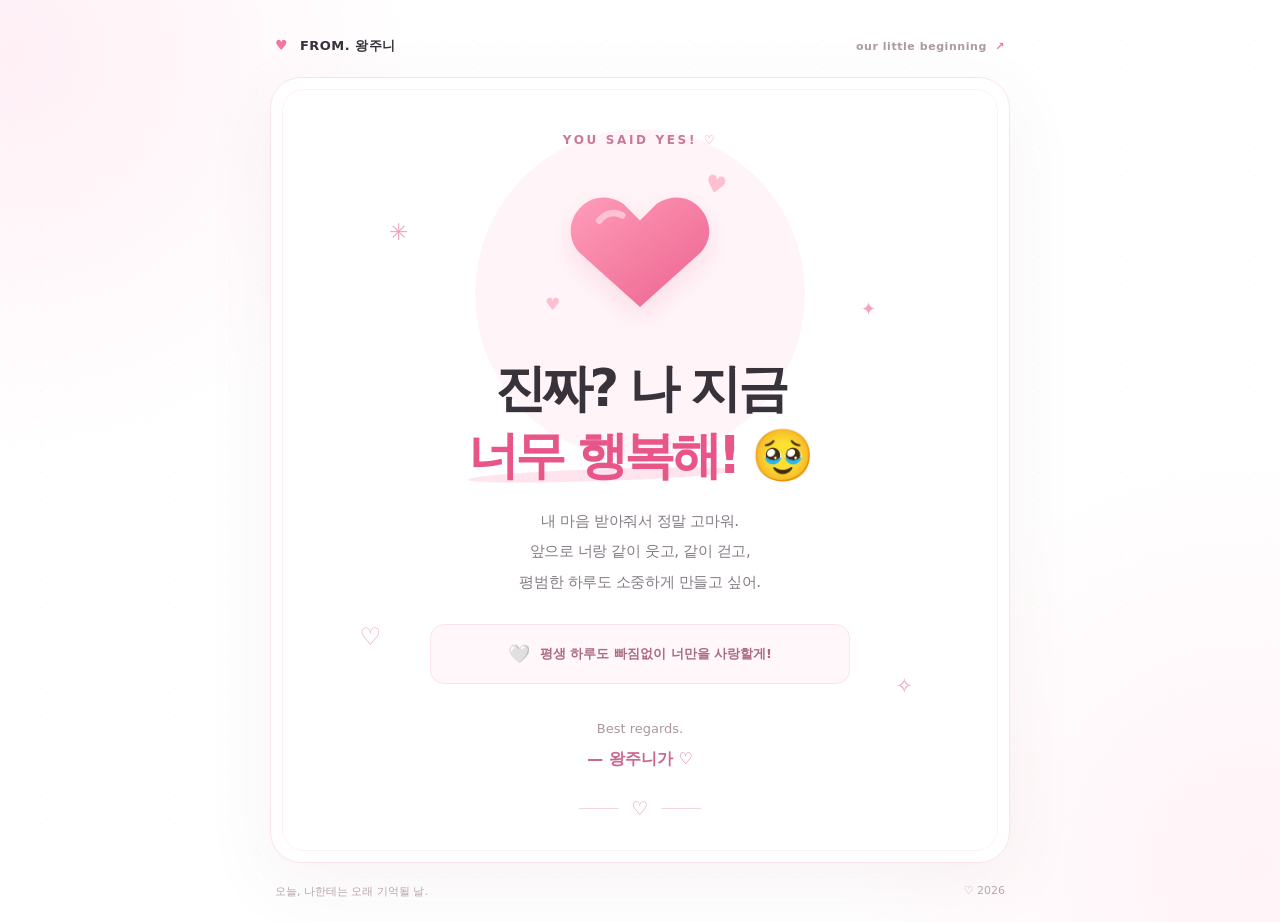
==== yes.html @ 1072b903 "init" ====
<!doctype html>
<html lang="ko">
<head>
  <meta charset="UTF-8">
  <meta name="viewport" content="width=device-width, initial-scale=1, viewport-fit=cover">
  <meta name="theme-color" content="#ffffff">
  <meta name="description" content="왕주니의 고백에 YES! 오늘은 조금 더 특별한 날. ♡">
  <title>왕주니의 가장 행복한 순간 💗</title>
  <link rel="stylesheet" href="styles.css">
  <script src="script.js" defer></script>
</head>
<body class="yes-page">
  <div class="confetti-layer" id="confettiLayer" aria-hidden="true"></div>
  <main class="site-wrap success-wrap">
    <header class="site-head" aria-label="편지 보낸 사람">
      <span class="wordmark"><span class="wordmark-heart">♥</span> FROM. 왕주니</span>
      <span class="head-right">our little beginning <span aria-hidden="true">↗</span></span>
    </header>

    <section class="success-card" aria-labelledby="successTitle">
      <div class="success-stars" aria-hidden="true">
        <span class="success-star star-one">✳</span>
        <span class="success-star star-two">✦</span>
        <span class="success-star star-three">♡</span>
        <span class="success-star star-four">✧</span>
      </div>
      <p class="success-eyebrow">YOU SAID YES! <span aria-hidden="true">♡</span></p>
      <div class="success-heart-wrap" aria-hidden="true">
        <svg class="success-heart" viewBox="0 0 200 178" xmlns="http://www.w3.org/2000/svg">
          <defs><linearGradient id="heartShade" x1="0" y1="0" x2="1" y2="1"><stop stop-color="#ff9db9"/><stop offset="1" stop-color="#ec628f"/></linearGradient></defs>
          <path d="M100 165 21 94C-18 58 28-6 77 25l23 23 23-23c49-31 95 33 56 69z" fill="url(#heartShade)"/>
          <path d="M45 48c9-10 20-13 31-7" stroke="#ffccd9" stroke-width="9" stroke-linecap="round" fill="none" opacity=".85"/>
        </svg>
        <span class="mini-heart mini-one">♥</span><span class="mini-heart mini-two">♥</span>
      </div>
      <h1 id="successTitle">진짜? 나 지금<br><span class="highlight">너무 행복해!</span> 🥹</h1>
      <p class="success-description">내 마음 받아줘서 정말 고마워.<br>앞으로 너랑 같이 웃고, 같이 걷고,<br>평범한 하루도 소중하게 만들고 싶어.</p>
      <div class="promise-card"><span aria-hidden="true">🤍</span><span>평생 하루도 빠짐없이 너만을 사랑할게!</span></div>
      <div class="success-signature">Best regards.<br><strong>— 왕주니가 ♡</strong></div>
      <div class="success-end" aria-hidden="true"><span></span> ♡ <span></span></div>
    </section>

    <footer class="site-footer"><span>오늘, 나한테는 오래 기억될 날.</span><span>♡ 2026</span></footer>
  </main>
</body>
</html>
---- styles.css ----
:root {
  color-scheme: light;
  --white: #fff;
  --paper: #fffdfd;
  --text: #38323b;
  --muted: #847c84;
  --pink: #f375a1;
  --pink-deep: #e85588;
  --pink-soft: #fff4f7;
  --line: #f9e4eb;
}
* {box-sizing: border-box}
html { min-height: 100%; }
body {
  margin: 0;
  min-height: 100vh;
  min-height: 100dvh;
  font-family: 'Apple SD Gothic Neo', 'Malgun Gothic', '맑은 고딕', 'Noto Sans KR', ui-sans-serif, system-ui, -apple-system, BlinkMacSystemFont, sans-serif;
  color: var(--text);
  background: radial-gradient(circle at 1% 6%, #fff0f6 0, transparent 26%),
              radial-gradient(circle at 98% 94%, #fff3f7 0, transparent 27%),
              #fff;
  overflow-x: hidden;
  -webkit-font-smoothing: antialiased;
}
body::before {
  content: ''; position: fixed; inset: 0; opacity: .25; pointer-events: none;
  background-image: radial-gradient(#f6b7ca .65px,transparent .65px);
  background-size: 27px 27px;
}
.site-wrap { width: min(980px, calc(100% - 44px)); margin: 0 auto; padding: 37px 0 23px; position: relative; z-index: 1; min-height: 100vh; min-height: 100dvh; display: flex; flex-direction: column; justify-content: center; }
.site-head {display: flex; justify-content: space-between; align-items: center; gap: 16px; padding: 0 5px 22px; font-size: 12px;}
.wordmark {font-size: 13px; letter-spacing: .035em; font-weight: 850;}
.wordmark-heart {color: var(--pink); font-size: 14px; display: inline-block; margin-right: 7px;}
.head-right {color: #ad9aa2; font-size: 11px; letter-spacing: .05em; font-weight: 600; white-space: nowrap;}
.head-right span {color: var(--pink); margin-left: 4px;}
.main-card { width: 100%; min-height: 520px; padding: 16px; background: #fff; border: 1px solid #f6e6eb; border-radius: 30px; box-shadow: 0 20px 65px rgba(124,68,91,.065),0 5px 25px rgba(189,104,133,.045); display: grid; grid-template-columns: .87fr 1.13fr; gap: 12px; }
.art-panel {position: relative; min-height: 488px; border-radius: 21px; background: linear-gradient(145deg,#fff8fa 0%,#fff4f7 48%,#fffbfc 100%); border: 1px solid #fff0f5; overflow: hidden; display: flex; flex-direction: column; justify-content: space-between; align-items: center; padding: 30px 22px 27px;}
.art-panel::before {content:''; position: absolute; border: 1px solid #fff; border-radius: 50%; width: 290px; height: 290px; top: -170px; left: -125px;}
.art-panel::after {content:''; position: absolute; border: 1px solid #fff; border-radius: 50%; width: 235px; height: 235px; bottom: -140px; right: -110px;}
.art-kicker {font-size: 10px; font-weight: 800; letter-spacing: .22em; color: #c28fa4; margin: 0; position: relative; z-index: 2;}
.art-illustration {width: min(100%, 345px); display: grid; place-items: center; position: relative; z-index: 1; transform: translateY(5px); animation: art-bob 4.2s ease-in-out infinite;}
.envelope-svg {display: block; width: 100%; height: auto;}
.art-bottom {color: #bd8b9e; font-size: 10px; font-weight: 750; letter-spacing: .19em; display: flex; align-items: center; gap: 12px; position: relative; z-index: 1; white-space: nowrap;}
.art-line {height: 1px; background: #edd5df; width: 36px;}
.art-corner {position: absolute; color: #efa2bb; font-size: 25px; z-index: 1;}
.art-corner-top {top: 19%; right: 13%;}
.art-corner-bottom {bottom: 23%; left: 9%; font-size: 21px;}
.message-panel {padding: 40px 33px 22px 35px; display: flex; flex-direction: column; justify-content: center; align-items: flex-start; min-width: 0;}
.eyebrow {display: inline-flex; gap: 9px; align-items: center; color: #cd7396; background: #fff6f9; border: 1px solid #ffe6ef; border-radius: 40px; font-size: 11px; font-weight: 800; padding: 9px 13px; letter-spacing: -.02em;}
.eyebrow-dot {width: 7px; height: 7px; border-radius: 50%; background: #f58bb0; box-shadow: 0 0 0 3px #ffe3ec;}
.preface {margin: 33px 0 6px; font-size: 16px; color: #766b74; letter-spacing: -.045em; font-weight: 550;}
h1 {font-size: clamp(42px, 5vw, 61px); line-height: 1.21; letter-spacing: -.075em; font-weight: 850; margin: 0 0 20px; word-break: keep-all;}
.highlight {color: var(--pink-deep); position: relative; z-index: 1; white-space: nowrap;}
.highlight::after {content: ''; height: 12px; border-radius: 50%; background: #ffe4ed; position: absolute; left: 0; right: 2px; bottom: 3px; z-index: -1; transform: rotate(-2deg);}
.title-heart {font-weight: 450; font-size: .72em; color: #f4a1bd; vertical-align: 8px;}
.description {margin: 0 0 0; font-size: 14px; line-height: 2; letter-spacing: -.023em; color: var(--muted); word-break: keep-all;}
.description strong {font-weight: 800; color: #af6781;}
.choice-area {position: relative; width: 100%; min-height: 188px; margin-top: 22px; touch-action: pan-y; isolation: isolate;}
.answer {position: absolute; top: 17px; height: 58px; width: 41%; border-radius: 16px; display: inline-flex; align-items: center; justify-content: center; gap: 7px; font-family: inherit; text-decoration: none; font-size: 16px; font-weight: 850; letter-spacing: -.01em; white-space: nowrap; cursor: pointer; user-select: none; -webkit-user-select: none; -webkit-tap-highlight-color: transparent; z-index: 2;}
.answer:focus-visible {outline: 3px solid #a74f77; outline-offset: 4px;}
.answer-yes {left: 4%; color: #fff; background: linear-gradient(135deg,#f78fb1,#ef6796); border: 1px solid #eb7ba1; box-shadow: 0 7px 0 #dd5383,0 10px 25px rgba(231,103,147,.2); transition: transform .17s,box-shadow .17s;}
.answer-yes:hover {transform: translateY(-3px);box-shadow: 0 10px 0 #dd5383,0 16px 26px rgba(231,103,147,.24);}
.answer-yes:active {transform: translateY(4px); box-shadow: 0 3px 0 #dd5383,0 6px 15px rgba(231,103,147,.18);}
.answer-no {left: 57%; width: 36%; color: #a78694; background: #fff; border: 1.5px solid #f4dce5; box-shadow: 0 4px 15px rgba(130,77,96,.045); touch-action: none; will-change: left,top,transform;}
.answer-no.is-escaping {position: fixed; z-index: 99;}
.answer-no.jumping {animation: no-wiggle .2s ease-out;}
.playful-hint {position: absolute; margin: 0; top: 143px; left: 0; width: 100%; text-align: center; font-size: 11px; font-weight: 600; color: #bd97a7; line-height: 1.6; white-space: normal;}
.signature {margin: 0; font-size: 11px; color: #ac9ba5; letter-spacing: .035em;}
.signature strong {font-weight: 800; color: #bb7893;}
.signature span {color: var(--pink);}
.site-footer {display: flex; justify-content: space-between; gap: 16px; color: #baa8af; font-size: 11px; padding: 21px 5px 0;}
.background-sparkle {position: fixed; z-index: 0; pointer-events: none; color: #f3abc2; font-size: 26px; opacity: .8; animation: drift 7s ease-in-out infinite;}
.sparkle-a {top: 15%; left: 7%;}.sparkle-b {top: 20%; right: 5%; font-size: 30px;animation-delay:-3s}.sparkle-c {bottom: 13%; right: 6%;font-size: 20px;animation-delay:-1s}
/* YES — a clean, intimate result with no copy/share action. */
.success-wrap {max-width: 740px;}
.success-card {background: #fff; border: 1px solid var(--line); box-shadow: 0 20px 70px rgba(140,79,103,.07); border-radius: 31px; padding: 55px 48px 43px; position: relative; isolation: isolate; overflow: hidden; text-align: center;}
.success-card::before {content: ''; position: absolute; z-index: -1; width: 330px; height: 330px; border-radius: 50%; background: #fff5f8; left: 50%; transform: translateX(-50%); top: 51px;}
.success-card::after {content: ''; position: absolute; inset: 11px; border: 1px solid #fff0f4; border-radius: 22px; pointer-events: none;}
.success-eyebrow {font-size: 12px; font-weight: 850; color: #c97998; letter-spacing: .22em; margin: 0 0 17px;}
.success-eyebrow span {color: var(--pink);}
.success-heart-wrap {width: 180px; height: 174px; margin: 0 auto 18px; position: relative; display: grid; place-items: center;}
.success-heart {width: 148px; overflow: visible; filter: drop-shadow(0 10px 13px rgba(235,120,159,.2)); animation: heartbeat 1.9s ease-in-out infinite;}
.mini-heart {position: absolute; font-size: 24px; color: #ffbfd1; animation: drift 3s ease-in-out infinite;}
.mini-one {top: 7px; right: 3px; transform: rotate(13deg);}.mini-two {left: -5px; bottom: 24px; font-size: 17px;animation-delay:-1.2s;}
.success-card h1 {font-size: clamp(38px, 5vw, 51px); margin: 0 0 16px; line-height: 1.31;}
.success-card .highlight::after {bottom: 4px;}
.success-description {font-size: 15px; color: var(--muted); line-height: 2.05; margin: 0; letter-spacing: -.025em; word-break: keep-all;}
.promise-card {max-width: 420px; margin: 26px auto 0; display: flex; align-items: center; justify-content: center; gap: 10px; background: #fff7f9; border: 1px solid #fce2eb; padding: 14px 19px; border-radius: 14px; color: #ad6b83; font-size: 13px; line-height: 1.65; font-weight: 700; word-break: keep-all;}
.promise-card span:first-child {font-size: 18px;}
.success-signature {margin-top: 31px; font-size: 13px; line-height: 2.1; color: #a996a0;}
.success-signature strong {font-size: 16px; color: #cc688e;}
.success-end {display: flex; align-items: center; justify-content: center; gap: 12px; color: #e992b0; font-size: 19px; margin-top: 22px;}
.success-end span {display: inline-block; width: 40px; height: 1px; background: #f4d5df;}
.success-stars {position: absolute; inset: 0; pointer-events: none; z-index: -1;}
.success-star {position: absolute; color: #f1a4bc; animation: drift 5s ease-in-out infinite;}
.star-one {top: 18%; left: 16%; font-size: 23px;}.star-two {top: 28%; right: 18%; font-size: 18px;animation-delay:-2s}.star-three {left: 12%; bottom: 27%; font-size: 24px;animation-delay:-1s}.star-four {bottom: 21%;right: 13%;font-size: 21px;animation-delay:-3s}
.confetti-layer {position: fixed; inset: 0; pointer-events: none; overflow: hidden; z-index: 5;}
.confetti-heart {position: absolute; top: -45px; left: var(--x,50%); color: var(--c,#ee8aab); font-size: var(--size,18px); opacity: 0; animation: rain var(--duration,5s) linear var(--delay,0s) forwards;}
@keyframes art-bob {0%,100%{transform:translateY(5px) rotate(-1deg)}50%{transform:translateY(-4px) rotate(1deg)}}
@keyframes no-wiggle {0%{transform:rotate(-7deg)}60%{transform:rotate(6deg)}100%{transform:rotate(0)}}
@keyframes heartbeat {0%,100%{transform:scale(1)}42%{transform:scale(1.09)}62%{transform:scale(1.015)}75%{transform:scale(1.06)}}
@keyframes drift {0%,100%{translate:0 0}50%{translate:0 -13px}}
@keyframes rain {0%{transform:translate3d(0,-30px,0) rotate(0);opacity:0}10%{opacity:.95}88%{opacity:.95}100%{transform:translate3d(var(--drift,30px),110vh,0) rotate(var(--spin,450deg));opacity:0}}
@media (max-width: 760px) {
  .site-wrap {width:min(520px,calc(100% - 30px));padding: 22px 0 18px;justify-content:flex-start;}
  .site-head {padding: 0 4px 14px;}
  .head-right {font-size: 10px;}
  .main-card {display: flex; flex-direction: column; border-radius: 24px; padding: 9px; gap: 0; min-height: 0;}
  .art-panel {min-height: 0; height: 202px; border-radius: 17px; padding: 15px 20px 10px;}
  .art-kicker {font-size: 9px;}
  .art-illustration {width: 205px; position: absolute; top: 0; transform: translateY(-7px);animation: none;}
  .art-bottom {font-size: 8px; position: absolute; bottom: 11px;}
  .art-line {width: 24px;}
  .art-corner-top {top: 25%; right: 18%;}.art-corner-bottom {bottom: 19%; left: 17%;}
  .message-panel {padding: 29px 20px 21px; align-items: center; text-align: center;}
  .eyebrow {font-size: 10px; padding: 8px 12px;}
  .preface {margin: 20px 0 6px; font-size: 14px;}
  h1 {font-size: clamp(39px,9vw,54px);margin-bottom: 12px;}
  .description {font-size: 13px;line-height: 1.9;}
  .choice-area {max-width: 390px;min-height: 175px; margin-top: 17px;}
  .answer {top: 12px;height: 55px;font-size: 15px;}
  .playful-hint {top: 139px;}
  .site-footer {padding: 13px 4px 0;font-size: 10px;}
  .success-wrap {max-width: 520px;justify-content: center;}
  .success-card {padding: 39px 25px 37px;border-radius: 24px;}
  .success-card::before {width: 290px;height: 290px;top: 30px;}
  .success-heart-wrap {width: 158px;height: 148px;margin-bottom:13px;}
  .success-heart {width: 126px;}
  .success-card h1 {font-size: clamp(36px,9vw,48px);}
  .success-description {font-size: 14px;}
  .promise-card {font-size: 12px;margin-top: 22px;padding: 12px 13px;}
  .success-signature {margin-top: 23px;}
}
@media (max-width: 360px) {
  .site-wrap {width:calc(100% - 22px);padding-top: 13px;}
  .head-right {font-size: 9px;}
  .message-panel {padding: 24px 13px 16px;}
  h1 {font-size: 39px;}
  .answer {font-size: 14px;}
  .answer-no {width: 36%;}
  .art-panel {height: 175px;}
  .art-illustration {width: 179px;}
  .success-card {padding: 33px 16px;}
  .success-description {font-size: 13px;}
}
@media (prefers-reduced-motion: reduce) {
  *,*::before,*::after {animation-duration:.01ms !important; animation-iteration-count:1 !important; scroll-behavior:auto !important; transition-duration:.01ms !important;}
}
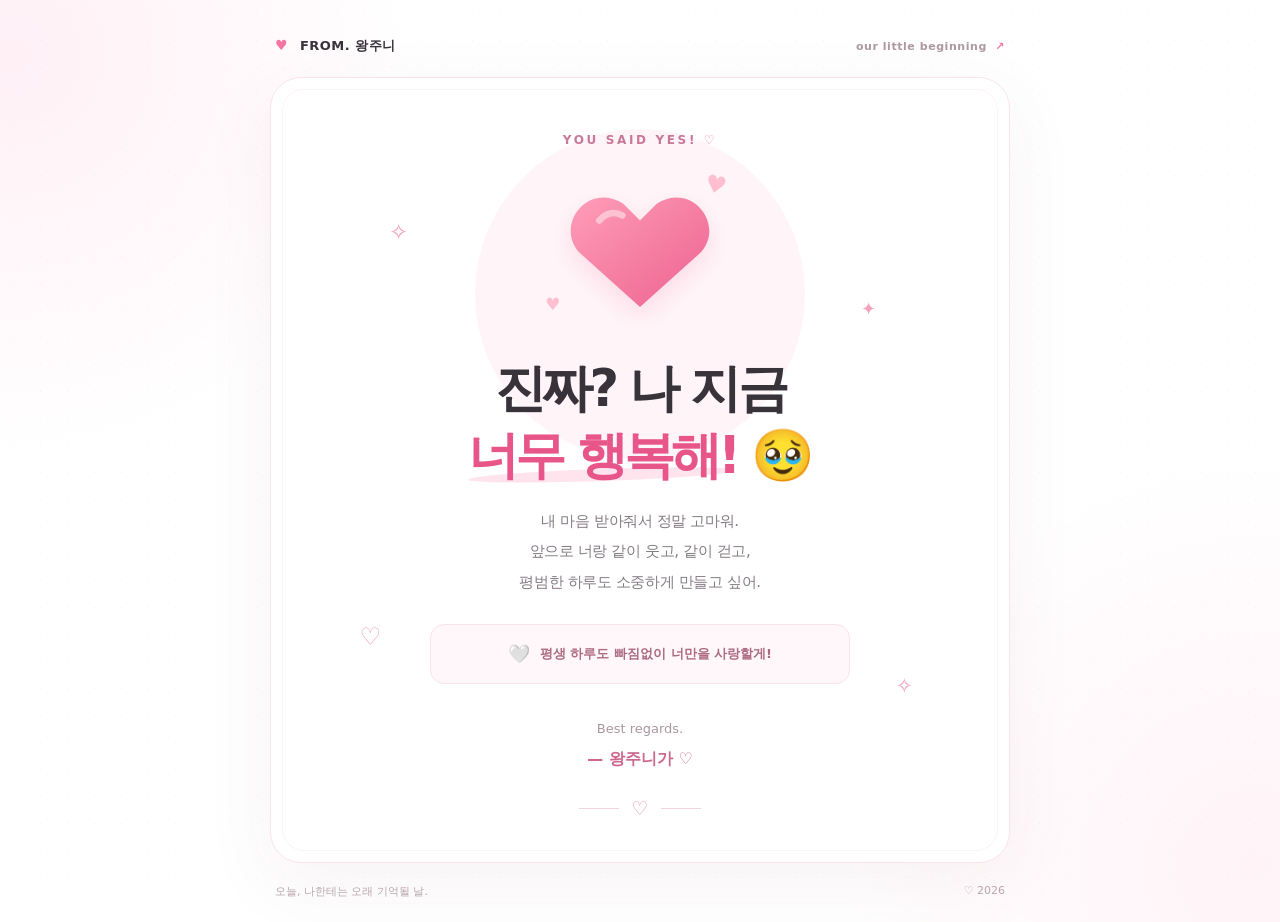
==== commit cb70752a: "Remove broken emoji" ====
--- a/yes.html
+++ b/yes.html
@@ -19,7 +19,7 @@
 
     <section class="success-card" aria-labelledby="successTitle">
       <div class="success-stars" aria-hidden="true">
-        <span class="success-star star-one">✳</span>
+        <span class="success-star star-one">✧</span>
         <span class="success-star star-two">✦</span>
         <span class="success-star star-three">♡</span>
         <span class="success-star star-four">✧</span>
